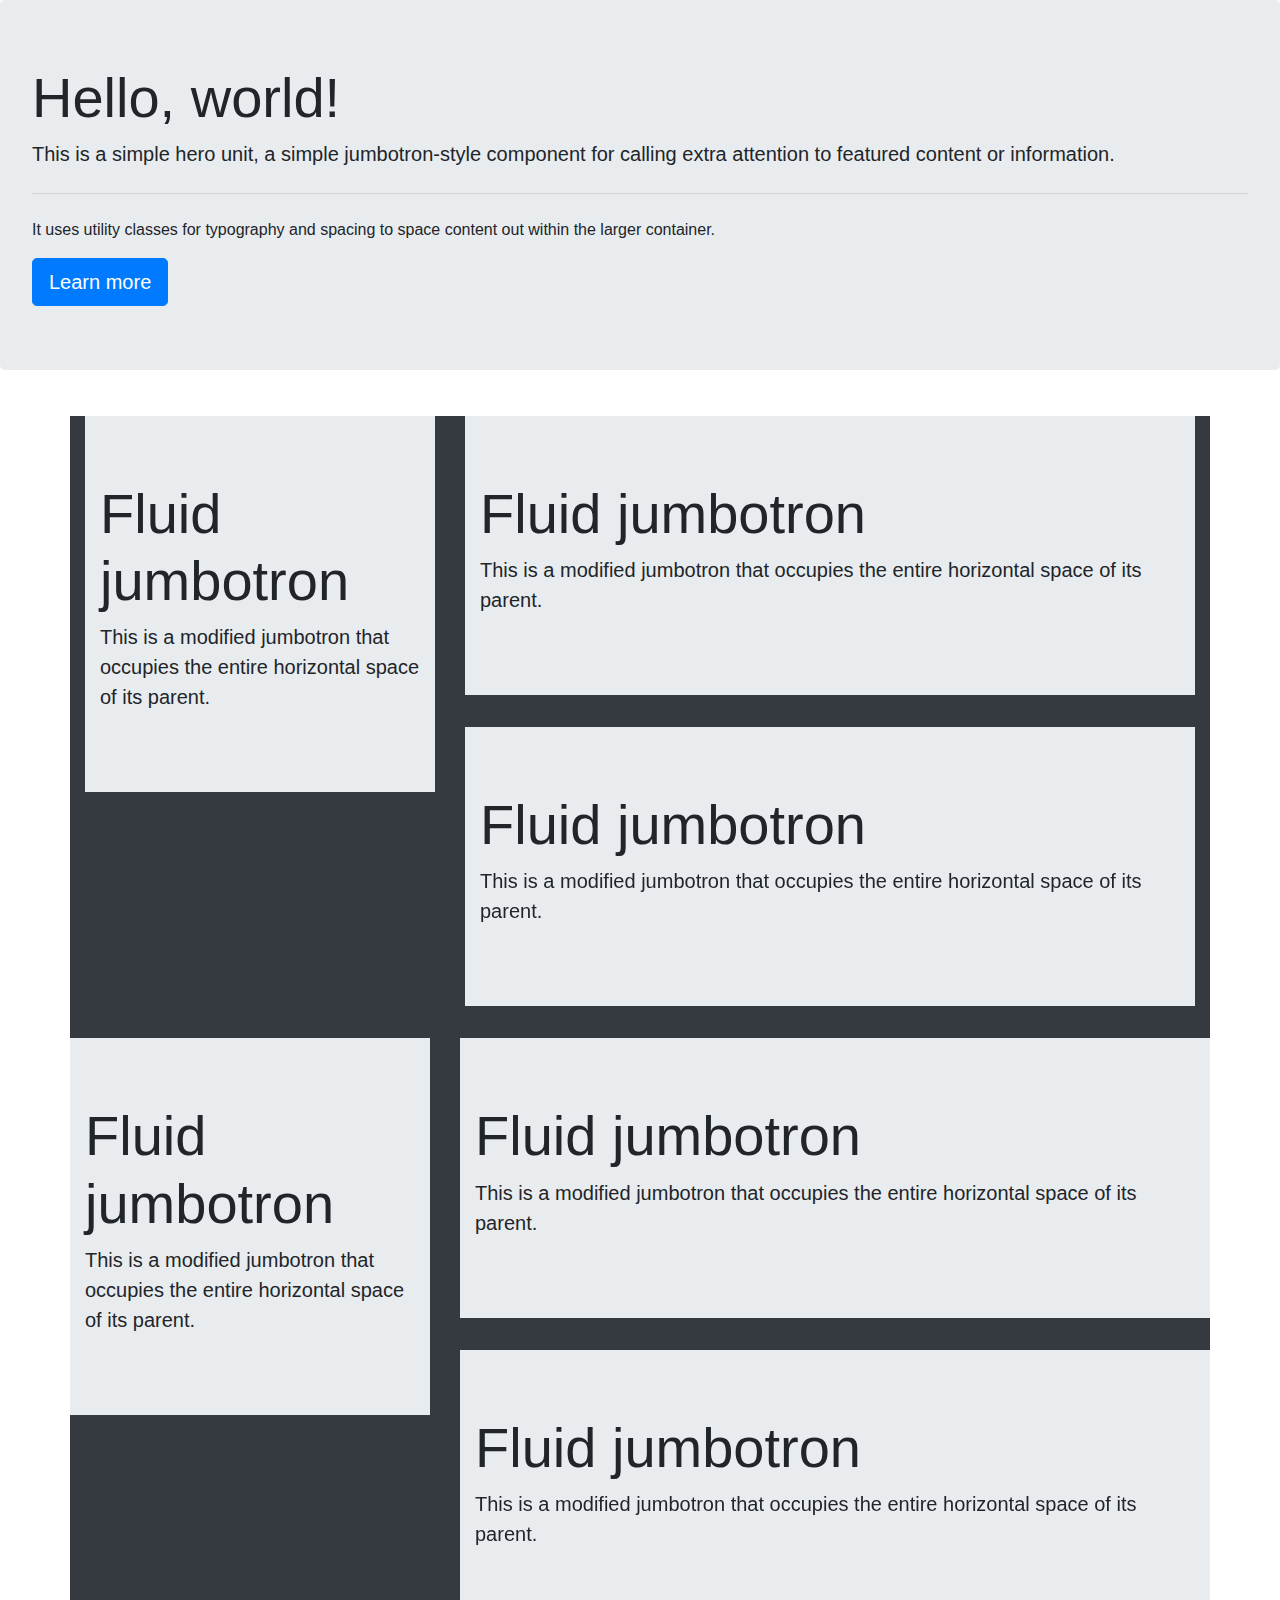
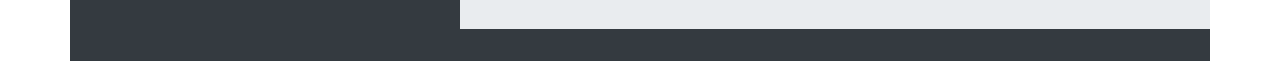
==== MarkII/index.html @ 710cbe5d "draft for in class editing" ====
<!doctype html>
<html lang="en">

<head>
    <!-- Required meta tags -->
    <meta charset="utf-8">
    <meta name="viewport" content="width=device-width, initial-scale=1, shrink-to-fit=no">

    <!-- Bootstrap CSS -->
    <link rel="stylesheet" href="https://stackpath.bootstrapcdn.com/bootstrap/4.3.1/css/bootstrap.min.css"
        integrity="sha384-ggOyR0iXCbMQv3Xipma34MD+dH/1fQ784/j6cY/iJTQUOhcWr7x9JvoRxT2MZw1T" crossorigin="anonymous">

    <link rel="stylesheet" type="text/css" href="reset.css">
    <link rel="stylesheet" type="text/css" href="style.css">
    <script src="function.js" type="text/javascript"></script>

    <title>Vaelkaryie</title>
</head>

<body>
    <!-- Navigation Bar -->
    <nav class="navbar navbar-expand-lg navbar-light bg-light">
        <a class="navbar-brand" href="#">Navbar</a>
        <button class="navbar-toggler" type="button" data-toggle="collapse" data-target="#navbarSupportedContent"
            aria-controls="navbarSupportedContent" aria-expanded="false" aria-label="Toggle navigation">
            <span class="navbar-toggler-icon"></span>
        </button>

        <div class="collapse navbar-collapse" id="navbarSupportedContent">
            <ul class="navbar-nav mr-auto">
                <li class="nav-item active">
                    <a class="nav-link" href="#">Home <span class="sr-only">(current)</span></a>
                </li>
                <li class="nav-item">
                    <a class="nav-link" href="bio.html">Bio</a>
                <li class="nav-item">
                    <a class="nav-link" href="contact.html">Contact</a>
                </li>
                <li class="nav-item">
                    <a class="nav-link" href="../index.html">Old Website</a>
                </li>


                </li>
                <li class="nav-item dropdown">
                    <a class="nav-link dropdown-toggle" href="#" id="navbarDropdown" role="button"
                        data-toggle="dropdown" aria-haspopup="true" aria-expanded="false">
                        Websites Built
                    </a>
                    <div class="dropdown-menu" aria-labelledby="navbarDropdown">
                        <a class="dropdown-item" href="website1.html">Financial Websites</a>
                        <a class="dropdown-item" href="website2.html">Artistic Websites</a>
                        <a class="dropdown-item" href="website3.html">Tech Websites</a>
                        <div class="dropdown-divider"></div>
                        <a class="dropdown-item" href="#">Something else here</a>
                    </div>
                </li>
                <li class="nav-item">
                    <a class="nav-link disabled" href="#" tabindex="-1" aria-disabled="true">Disabled</a>
                </li>
            </ul>
            <form class="form-inline my-2 my-lg-0">
                <input class="form-control mr-sm-2" type="search" placeholder="Search" aria-label="Search">
                <button class="btn btn-outline-success my-2 my-sm-0" type="submit">Search</button>
            </form>
        </div>
    </nav>


    <div class="container-fluid">
        <div class="row">

            <div class="col-md-12">
                <div class="jumbotron fixed-top z-index-back">
                    <h1 class="display-4">Hello, world!</h1>
                    <p class="lead">This is a simple hero unit, a simple jumbotron-style component for calling extra
                        attention to featured content or information.</p>
                    <hr class="my-4">
                    <p>It uses utility classes for typography and spacing to space content out within the larger
                        container.</p>
                    <a class="btn btn-primary btn-lg" href="#" role="button">Learn more</a>
                </div>

            </div>



        </div>
    </div>

    <br>
    <br>
    <br>
    <br>
    <br>
    <br>
    <br>
    <br>
    <br>
    <br>
    <br>
    <br>
    <br>
    <br>
    <br>

    <div class="container  bg-dark">

        <div class="row overj">
            <div class="col-md-4">
                <div class="jumbotron jumbotron-fluid">
                    <div class="container">
                        <h1 class="display-4">Fluid jumbotron</h1>
                        <p class="lead">This is a modified jumbotron that occupies the entire horizontal space of its
                            parent.</p>
                    </div>
                </div>



            </div>

            <div class="col-md-8">
                <div class="jumbotron jumbotron-fluid">
                    <div class="container">
                        <h1 class="display-4">Fluid jumbotron</h1>
                        <p class="lead">This is a modified jumbotron that occupies the entire horizontal space of its
                            parent.</p>

                    </div>
                </div>

                <div class="jumbotron jumbotron-fluid">
                    <div class="container">
                        <h1 class="display-4">Fluid jumbotron</h1>
                        <p class="lead">This is a modified jumbotron that occupies the entire horizontal space of its
                            parent.</p>



                    </div>




                </div>

            </div>

            <div class="row">
                <div class="col-md-4">
                    <div class="jumbotron jumbotron-fluid">
                        <div class="container">
                            <h1 class="display-4">Fluid jumbotron</h1>
                            <p class="lead">This is a modified jumbotron that occupies the entire horizontal space of
                                its
                                parent.</p>
                        </div>
                    </div>



                </div>

                <div class="col-md-8">
                    <div class="jumbotron jumbotron-fluid">
                        <div class="container">
                            <h1 class="display-4">Fluid jumbotron</h1>
                            <p class="lead">This is a modified jumbotron that occupies the entire horizontal space of
                                its
                                parent.</p>

                        </div>
                    </div>

                    <div class="jumbotron jumbotron-fluid">
                        <div class="container">
                            <h1 class="display-4">Fluid jumbotron</h1>
                            <p class="lead">This is a modified jumbotron that occupies the entire horizontal space of
                                its
                                parent.</p>



                        </div>




                    </div>

                </div>





            </div>













            <!-- Optional JavaScript -->
            <!-- jQuery first, then Popper.js, then Bootstrap JS -->
            <script src="https://code.jquery.com/jquery-3.3.1.slim.min.js"
                integrity="sha384-q8i/X+965DzO0rT7abK41JStQIAqVgRVzpbzo5smXKp4YfRvH+8abtTE1Pi6jizo"
                crossorigin="anonymous"></script>
            <script src="https://cdnjs.cloudflare.com/ajax/libs/popper.js/1.14.7/umd/popper.min.js"
                integrity="sha384-UO2eT0CpHqdSJQ6hJty5KVphtPhzWj9WO1clHTMGa3JDZwrnQq4sF86dIHNDz0W1"
                crossorigin="anonymous"></script>
            <script src="https://stackpath.bootstrapcdn.com/bootstrap/4.3.1/js/bootstrap.min.js"
                integrity="sha384-JjSmVgyd0p3pXB1rRibZUAYoIIy6OrQ6VrjIEaFf/nJGzIxFDsf4x0xIM+B07jRM"
                crossorigin="anonymous"></script>
</body>

</html>
---- MarkII/style.css ----
h3 {
    color: teal
}



.overj * {
    position: relative;
    z-index: 1040;
    
}
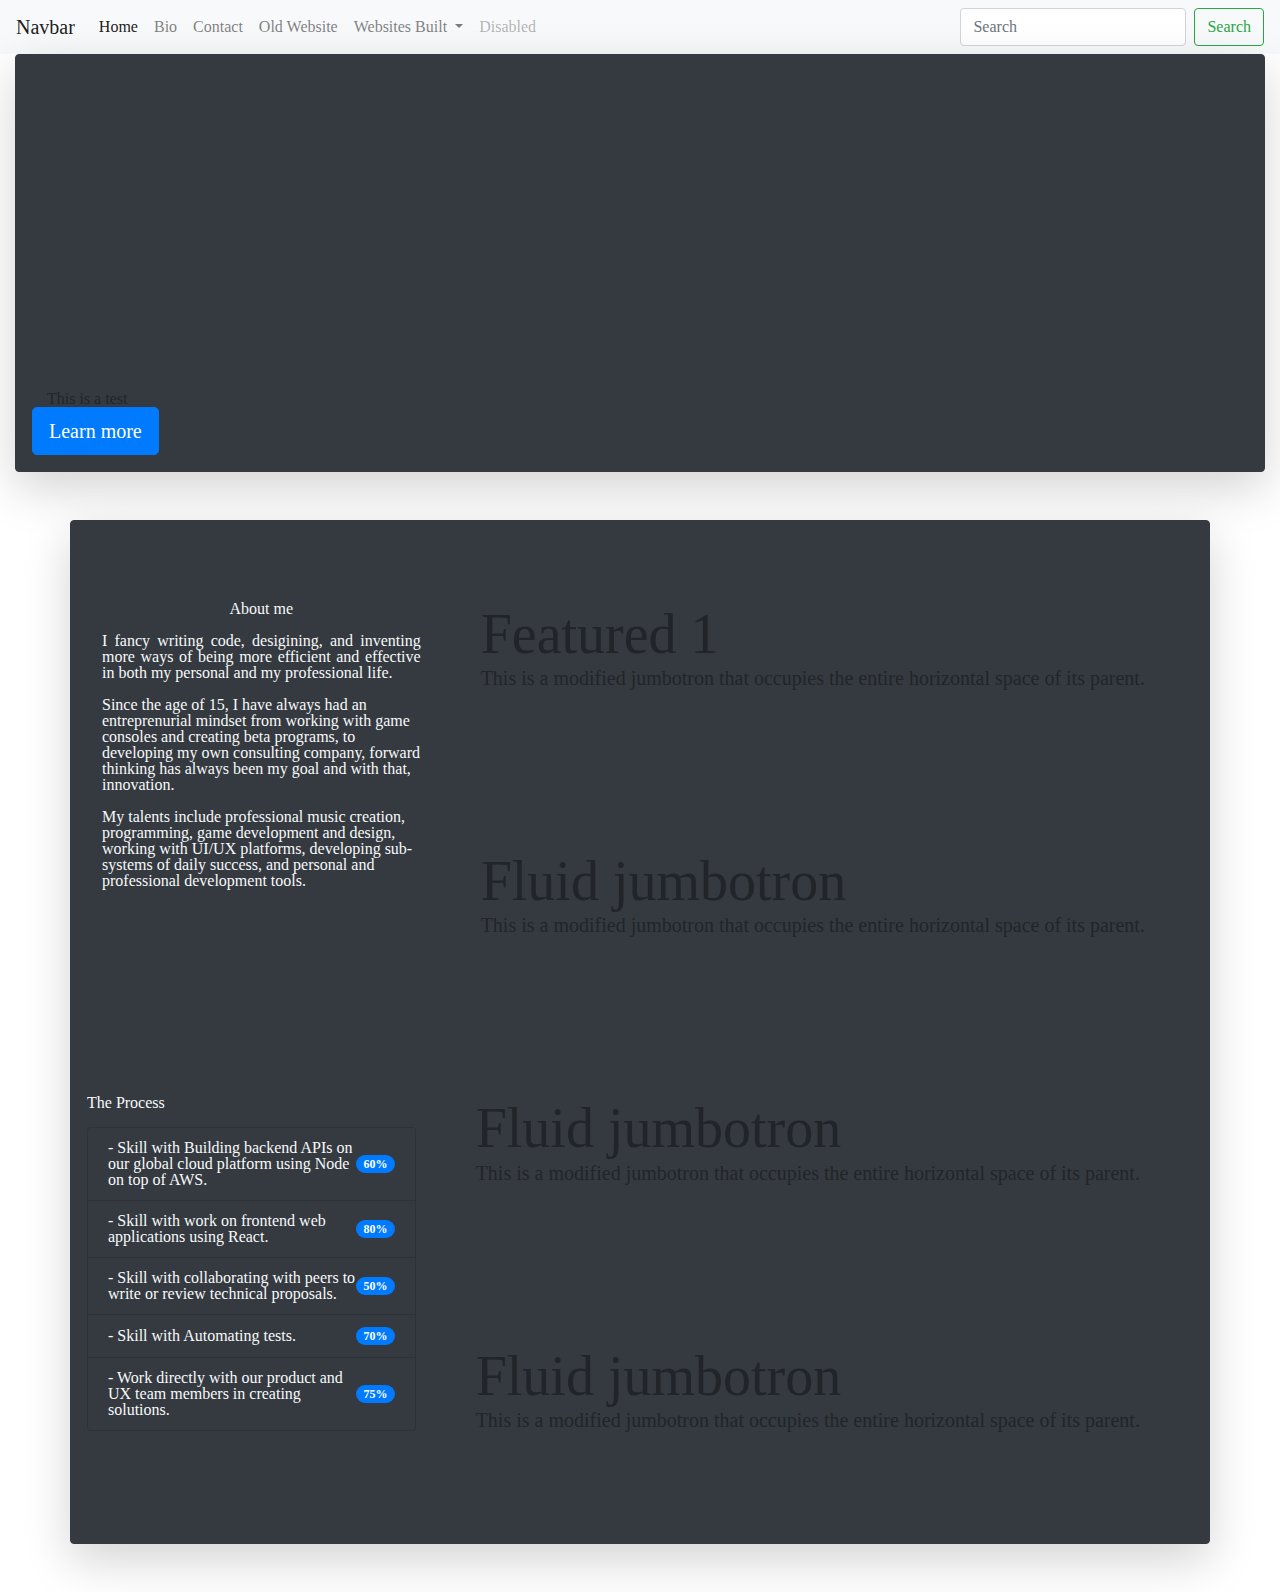
==== commit 42c13498: "homework" ====
--- a/MarkII/index.html
+++ b/MarkII/index.html
@@ -67,74 +67,104 @@
     </nav>
 
 
+
     <div class="container-fluid">
         <div class="row">
 
             <div class="col-md-12">
-                <div class="jumbotron fixed-top z-index-back">
-                    <h1 class="display-4">Hello, world!</h1>
-                    <p class="lead">This is a simple hero unit, a simple jumbotron-style component for calling extra
-                        attention to featured content or information.</p>
-                    <hr class="my-4">
-                    <p>It uses utility classes for typography and spacing to space content out within the larger
-                        container.</p>
+                <div class="jumbotron  bg-dark border border-dark shadow-lg p-3 mb-5 bg-dark rounded z-index-back">
+                    <div class="container-fluid">
+                        <div class="row">
+                            <div class="col-md-3">
+
+
+                            </div>
+
+                            <div class="col-md-4">
+                                <div class="jumbotron bg-dark">
+
+                                </div>
+
+                                <div class="jumbotron bg-dark">
+
+                                </div>
+
+                            </div>
+
+                            <div class="col-md-2">
+                                <h3></h3>
+
+                            </div>
+                            <div class="col-md-3">
+                                <h3></h3>
+
+                            </div>
+                        </div>
+
+
+                        <p> This is a test</p>
+                        <!--<img src="assets/linear-red-gradient-2560x1800-c2-cd5c5c-8b0000-a-15-f-14.jpg">-->
+                    </div>
+
+
                     <a class="btn btn-primary btn-lg" href="#" role="button">Learn more</a>
                 </div>
 
             </div>
-
 
 
         </div>
     </div>
 
-    <br>
-    <br>
-    <br>
-    <br>
-    <br>
-    <br>
-    <br>
-    <br>
-    <br>
-    <br>
-    <br>
-    <br>
-    <br>
-    <br>
-    <br>
-
-    <div class="container  bg-dark">
-
-        <div class="row overj">
+
+
+
+
+    <div class="container overj bg-dark border border-dark shadow-lg p-3 mb-5 bg-dark rounded">
+
+        <div class="row">
             <div class="col-md-4">
-                <div class="jumbotron jumbotron-fluid">
-                    <div class="container">
+                <div class="jumbotron bg-dark jumbotron-fluid text-light">
+                    <div class="container bg-dark text-light">
+                        <h4 class="display-7 text-center">About me</h4>
+                        <br>
+                        <p class="text-justify">I fancy writing code, desigining, and inventing more ways of being more
+                            efficient and effective in both my personal and my professional life.
+                        </p>
+                        <br>
+                        <p>
+                            Since the age of 15, I have always had an entreprenurial mindset from working with game
+                            consoles and creating beta programs, to developing my own consulting company, forward
+                            thinking has always been my goal and with that, innovation.
+                        </p>
+                        <br>
+                        <p>
+                            My talents include professional music creation, programming, game development and design,
+                            working with UI/UX platforms, developing sub-systems of daily success, and personal and
+                            professional development tools.
+                        </p>
+                    </div>
+                </div>
+
+
+
+            </div>
+
+            <div class="col-md-8">
+                <div class="jumbotron bg-dark jumbotron-fluid">
+                    <div class="container bg-dark">
+                        <h1 class="display-4">Featured 1</h1>
+                        <p class="lead">This is a modified jumbotron that occupies the entire horizontal space of its
+                            parent.</p>
+
+                    </div>
+                </div>
+
+                <div class="jumbotron bg-dark jumbotron-fluid">
+                    <div class="container bg-dark">
                         <h1 class="display-4">Fluid jumbotron</h1>
                         <p class="lead">This is a modified jumbotron that occupies the entire horizontal space of its
                             parent.</p>
-                    </div>
-                </div>
-
-
-
-            </div>
-
-            <div class="col-md-8">
-                <div class="jumbotron jumbotron-fluid">
-                    <div class="container">
-                        <h1 class="display-4">Fluid jumbotron</h1>
-                        <p class="lead">This is a modified jumbotron that occupies the entire horizontal space of its
-                            parent.</p>
-
-                    </div>
-                </div>
-
-                <div class="jumbotron jumbotron-fluid">
-                    <div class="container">
-                        <h1 class="display-4">Fluid jumbotron</h1>
-                        <p class="lead">This is a modified jumbotron that occupies the entire horizontal space of its
-                            parent.</p>
 
 
 
@@ -149,77 +179,92 @@
 
             <div class="row">
                 <div class="col-md-4">
-                    <div class="jumbotron jumbotron-fluid">
-                        <div class="container">
+                    <div class="jumbotron bg-dark jumbotron-fluid">
+                        <div class="container bg-dark text-light">
+                            <h5 class="display-7">The Process</h5>
+                            <br>
+                            <ul class="list-group">
+                                <li class="list-group-item  bg-dark d-flex justify-content-between align-items-center">
+                                    - Skill with Building backend APIs on our global cloud platform using Node on top of
+                                    AWS.
+                                    <span class="badge badge-primary badge-pill">60%</span>
+                                </li>
+                                <li class="list-group-item bg-dark d-flex justify-content-between align-items-center">
+                                    - Skill with work on frontend web applications using React.
+                                    <span class="badge badge-primary badge-pill">80%</span>
+                                </li>
+                                <li class="list-group-item bg-dark d-flex justify-content-between align-items-center">
+                                    - Skill with collaborating with peers to write or review technical proposals.
+                                    <span class="badge badge-primary badge-pill">50%</span>
+                                </li>
+                                <li class="list-group-item bg-dark d-flex justify-content-between align-items-center">
+                                    - Skill with Automating tests.
+                                    <span class="badge badge-primary badge-pill">70%</span>
+                                </li>
+                                <li class="list-group-item bg-dark d-flex justify-content-between align-items-center">
+                                    - Work directly with our product and UX team members in creating solutions.
+                                    <span class="badge badge-primary badge-pill">75%</span>
+                                </li>
+                            </ul>
+
+                        </div>
+                    </div>
+
+
+
+                </div>
+
+                <div class="col-md-8">
+                    <div class="jumbotron bg-dark jumbotron-fluid">
+                        <div class="container bg-dark">
                             <h1 class="display-4">Fluid jumbotron</h1>
                             <p class="lead">This is a modified jumbotron that occupies the entire horizontal space of
                                 its
                                 parent.</p>
-                        </div>
-                    </div>
-
-
-
-                </div>
-
-                <div class="col-md-8">
-                    <div class="jumbotron jumbotron-fluid">
-                        <div class="container">
+
+                        </div>
+                    </div>
+
+                    <div class="jumbotron bg-dark jumbotron-fluid">
+                        <div class="container bg-dark">
                             <h1 class="display-4">Fluid jumbotron</h1>
                             <p class="lead">This is a modified jumbotron that occupies the entire horizontal space of
                                 its
                                 parent.</p>
 
-                        </div>
-                    </div>
-
-                    <div class="jumbotron jumbotron-fluid">
-                        <div class="container">
-                            <h1 class="display-4">Fluid jumbotron</h1>
-                            <p class="lead">This is a modified jumbotron that occupies the entire horizontal space of
-                                its
-                                parent.</p>
-
-
-
-                        </div>
-
-
-
-
-                    </div>
-
-                </div>
-
-
-
-
-
-            </div>
-
-
-
-
-
-
-
-
-
-
-
-
-
-            <!-- Optional JavaScript -->
-            <!-- jQuery first, then Popper.js, then Bootstrap JS -->
-            <script src="https://code.jquery.com/jquery-3.3.1.slim.min.js"
-                integrity="sha384-q8i/X+965DzO0rT7abK41JStQIAqVgRVzpbzo5smXKp4YfRvH+8abtTE1Pi6jizo"
-                crossorigin="anonymous"></script>
-            <script src="https://cdnjs.cloudflare.com/ajax/libs/popper.js/1.14.7/umd/popper.min.js"
-                integrity="sha384-UO2eT0CpHqdSJQ6hJty5KVphtPhzWj9WO1clHTMGa3JDZwrnQq4sF86dIHNDz0W1"
-                crossorigin="anonymous"></script>
-            <script src="https://stackpath.bootstrapcdn.com/bootstrap/4.3.1/js/bootstrap.min.js"
-                integrity="sha384-JjSmVgyd0p3pXB1rRibZUAYoIIy6OrQ6VrjIEaFf/nJGzIxFDsf4x0xIM+B07jRM"
-                crossorigin="anonymous"></script>
+
+
+                        </div>
+
+
+
+
+                    </div>
+
+                </div>
+
+
+
+
+
+
+
+
+
+
+
+
+                <!-- Optional JavaScript -->
+                <!-- jQuery first, then Popper.js, then Bootstrap JS -->
+                <script src="https://code.jquery.com/jquery-3.3.1.slim.min.js"
+                    integrity="sha384-q8i/X+965DzO0rT7abK41JStQIAqVgRVzpbzo5smXKp4YfRvH+8abtTE1Pi6jizo"
+                    crossorigin="anonymous"></script>
+                <script src="https://cdnjs.cloudflare.com/ajax/libs/popper.js/1.14.7/umd/popper.min.js"
+                    integrity="sha384-UO2eT0CpHqdSJQ6hJty5KVphtPhzWj9WO1clHTMGa3JDZwrnQq4sF86dIHNDz0W1"
+                    crossorigin="anonymous"></script>
+                <script src="https://stackpath.bootstrapcdn.com/bootstrap/4.3.1/js/bootstrap.min.js"
+                    integrity="sha384-JjSmVgyd0p3pXB1rRibZUAYoIIy6OrQ6VrjIEaFf/nJGzIxFDsf4x0xIM+B07jRM"
+                    crossorigin="anonymous"></script>
 </body>
 
 </html>--- a/MarkII/style.css
+++ b/MarkII/style.css
@@ -1,12 +1,13 @@
 h3 {
-    color: teal
+    color: teal;
+    text-align: center;
 }
 
 
 
-.overj * {
+.overj {
     position: relative;
-    z-index: 1040;
+    z-index: 2000;
     
 }
 
